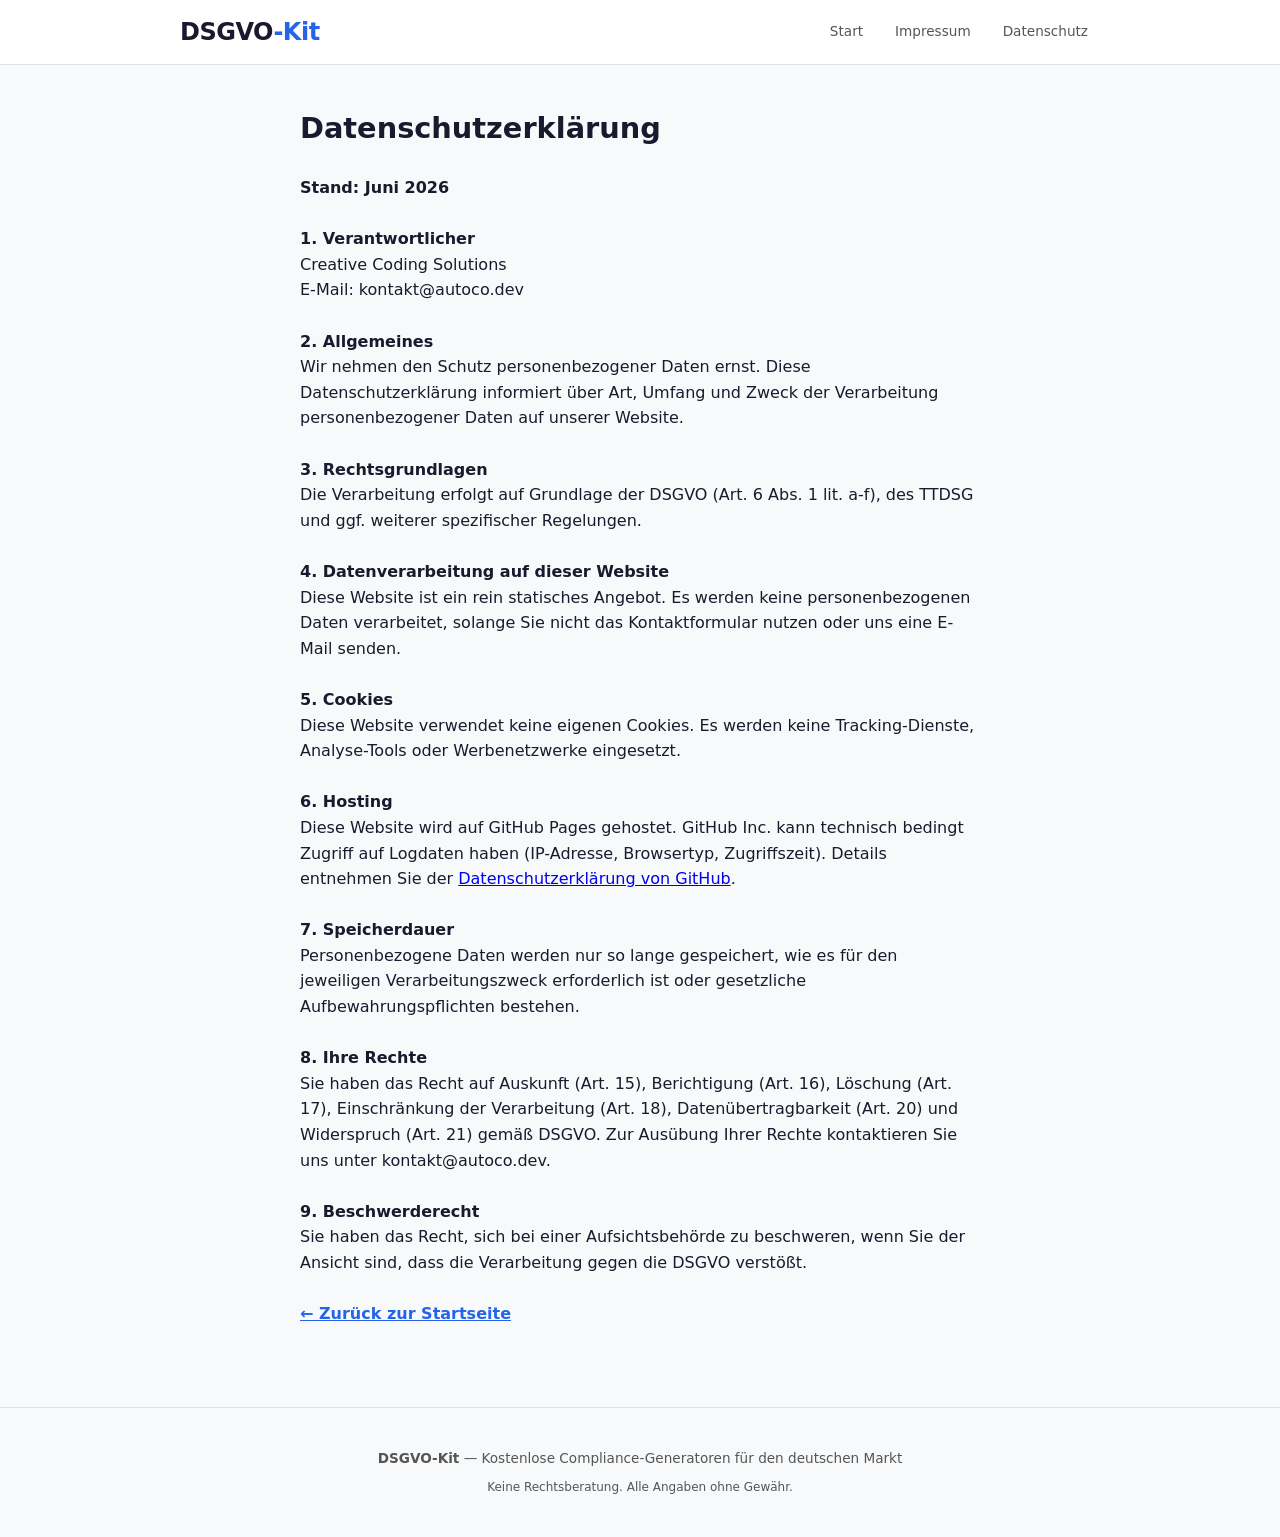
==== datenschutz.html @ 7eb1d666 "Add legal pages, SEO, cross-links to DSGVO-Kit - impressum.html (SS5 TMG) - datenschutz.html (DSGVO " ====
<!DOCTYPE html>
<html lang="de">
<head>
<meta charset="UTF-8">
<meta name="viewport" content="width=device-width, initial-scale=1.0">
<title>Datenschutzerklärung — DSGVO-Kit</title>
<meta name="description" content="Datenschutzerklärung des DSGVO-Kit nach DSGVO Art. 13, 14 und TTDSG">
<link rel="canonical" href="https://creativecodingsolutions.github.io/dsgvo-kit/datenschutz.html">
<link rel="stylesheet" href="style.css">
</head>
<body>
<header>
<div class="container header-inner">
<div class="logo">DSGVO<span>-Kit</span></div>
<nav>
<a href="index.html">Start</a>
<a href="impressum.html">Impressum</a>
<a href="datenschutz.html">Datenschutz</a>
</nav>
</div>
</header>
<main class="container" style="padding: 40px 20px; max-width: 720px;">
<h1 style="font-size:1.8rem;font-weight:700;margin-bottom:24px;">Datenschutzerklärung</h1>
<p><strong>Stand: Juni 2026</strong></p>
<br>
<p><strong>1. Verantwortlicher</strong><br>
Creative Coding Solutions<br>
E-Mail: kontakt@autoco.dev</p>
<br>
<p><strong>2. Allgemeines</strong><br>
Wir nehmen den Schutz personenbezogener Daten ernst. Diese Datenschutzerklärung informiert über Art, Umfang und Zweck der Verarbeitung personenbezogener Daten auf unserer Website.</p>
<br>
<p><strong>3. Rechtsgrundlagen</strong><br>
Die Verarbeitung erfolgt auf Grundlage der DSGVO (Art. 6 Abs. 1 lit. a-f), des TTDSG und ggf. weiterer spezifischer Regelungen.</p>
<br>
<p><strong>4. Datenverarbeitung auf dieser Website</strong><br>
Diese Website ist ein rein statisches Angebot. Es werden keine personenbezogenen Daten verarbeitet, solange Sie nicht das Kontaktformular nutzen oder uns eine E-Mail senden.</p>
<br>
<p><strong>5. Cookies</strong><br>
Diese Website verwendet keine eigenen Cookies. Es werden keine Tracking-Dienste, Analyse-Tools oder Werbenetzwerke eingesetzt.</p>
<br>
<p><strong>6. Hosting</strong><br>
Diese Website wird auf GitHub Pages gehostet. GitHub Inc. kann technisch bedingt Zugriff auf Logdaten haben (IP-Adresse, Browsertyp, Zugriffszeit). Details entnehmen Sie der <a href="https://docs.github.com/de/site-policy/privacy-policies/github-privacy-statement" target="_blank" rel="noopener">Datenschutzerklärung von GitHub</a>.</p>
<br>
<p><strong>7. Speicherdauer</strong><br>
Personenbezogene Daten werden nur so lange gespeichert, wie es für den jeweiligen Verarbeitungszweck erforderlich ist oder gesetzliche Aufbewahrungspflichten bestehen.</p>
<br>
<p><strong>8. Ihre Rechte</strong><br>
Sie haben das Recht auf Auskunft (Art. 15), Berichtigung (Art. 16), Löschung (Art. 17), Einschränkung der Verarbeitung (Art. 18), Datenübertragbarkeit (Art. 20) und Widerspruch (Art. 21) gemäß DSGVO. Zur Ausübung Ihrer Rechte kontaktieren Sie uns unter kontakt@autoco.dev.</p>
<br>
<p><strong>9. Beschwerderecht</strong><br>
Sie haben das Recht, sich bei einer Aufsichtsbehörde zu beschweren, wenn Sie der Ansicht sind, dass die Verarbeitung gegen die DSGVO verstößt.</p>
<br>
<p><a href="index.html" style="color:var(--accent);font-weight:600;">&larr; Zurück zur Startseite</a></p>
</main>
<footer>
<div class="container footer-inner">
<p><strong>DSGVO-Kit</strong> — Kostenlose Compliance-Generatoren für den deutschen Markt</p>
<p class="footer-meta">Keine Rechtsberatung. Alle Angaben ohne Gewähr.</p>
</footer>
</body>
</html>
---- style.css ----
*{margin:0;padding:0;box-sizing:border-box}
:root{--bg:#f8f9fa;--surface:#fff;--text:#1a1a2e;--text2:#555;--border:#e0e0e0;--accent:#2563eb;--accent2:#1d4ed8;--btn-text:#fff;--badge-bg:#e8f4fd;--badge-text:#2563eb;--shadow:0 2px 12px rgba(0,0,0,.08);--radius:12px}
@media(prefers-color-scheme:dark){:root{--bg:#0f172a;--surface:#1e293b;--text:#f1f5f9;--text2:#94a3b8;--border:#334155;--accent:#3b82f6;--accent2:#60a5fa;--badge-bg:#1e3a5f;--badge-text:#60a5fa;--shadow:0 2px 12px rgba(0,0,0,.3)}}
html{scroll-behavior:smooth;scroll-padding-top:80px}
body{font-family:-apple-system,BlinkMacSystemFont,'Segoe UI',system-ui,sans-serif;background:var(--bg);color:var(--text);line-height:1.6}
.container{max-width:960px;margin:0 auto;padding:0 20px}

header{background:var(--surface);border-bottom:1px solid var(--border);position:sticky;top:0;z-index:100;backdrop-filter:blur(8px)}
.header-inner{display:flex;align-items:center;justify-content:space-between;height:64px}
.logo{font-size:1.5rem;font-weight:800;letter-spacing:-.5px}
.logo span{color:var(--accent)}
nav{display:flex;gap:8px;flex-wrap:wrap}
nav a{color:var(--text2);text-decoration:none;font-size:.85rem;padding:6px 12px;border-radius:8px;transition:all .2s;font-weight:500}
nav a:hover{color:var(--accent);background:var(--badge-bg)}

.hero{padding:80px 0 60px;text-align:center}
.hero h1{font-size:2.8rem;font-weight:800;letter-spacing:-1px;margin-bottom:16px;line-height:1.2}
.hero .accent{color:var(--accent)}
.hero p{font-size:1.1rem;color:var(--text2);max-width:600px;margin:0 auto 40px}
.hero-grid{display:grid;grid-template-columns:repeat(auto-fit,minmax(160px,1fr));gap:16px;max-width:700px;margin:0 auto}
.hero-card{background:var(--surface);border:1px solid var(--border);border-radius:var(--radius);padding:24px 16px;text-decoration:none;color:var(--text);transition:all .25s}
.hero-card:hover{transform:translateY(-3px);box-shadow:var(--shadow);border-color:var(--accent)}
.hero-card-icon{font-size:2rem;margin-bottom:8px}
.hero-card h3{font-size:1rem;font-weight:700;margin-bottom:4px}
.hero-card p{font-size:.8rem;color:var(--text2);margin:0}

.generator{border:1px solid var(--border);border-radius:var(--radius);background:var(--surface);padding:32px;margin-bottom:32px;scroll-margin-top:80px}
.generator h2{font-size:1.4rem;font-weight:700;margin-bottom:4px;display:flex;align-items:center;gap:10px;flex-wrap:wrap}
.badge{font-size:.7rem;font-weight:600;background:var(--badge-bg);color:var(--badge-text);padding:2px 10px;border-radius:20px;text-transform:uppercase;letter-spacing:.5px}
.gen-desc{color:var(--text2);font-size:.9rem;margin-bottom:24px}
.gen-layout{display:grid;grid-template-columns:1fr 1fr;gap:24px}
@media(max-width:700px){.gen-layout{grid-template-columns:1fr}}

.form-group{margin-bottom:16px}
.form-group label{display:block;font-size:.85rem;font-weight:600;margin-bottom:4px;color:var(--text)}
.form-group input,.form-group select,.form-group textarea{width:100%;padding:10px 14px;border:1px solid var(--border);border-radius:8px;font-size:.9rem;background:var(--bg);color:var(--text);transition:border-color .2s;font-family:inherit}
.form-group input:focus,.form-group select:focus,.form-group textarea:focus{outline:none;border-color:var(--accent)}
.form-row{display:grid;grid-template-columns:1fr 1fr;gap:12px}
.checkbox-group{display:flex;flex-direction:column;gap:6px;margin-bottom:16px}
.checkbox-group label{display:flex;align-items:center;gap:8px;font-weight:400;font-size:.9rem;cursor:pointer}

.btn{display:inline-flex;align-items:center;justify-content:center;padding:12px 28px;background:var(--accent);color:var(--btn-text);border:none;border-radius:8px;font-size:.95rem;font-weight:600;cursor:pointer;transition:all .2s;font-family:inherit}
.btn:hover{background:var(--accent2);transform:translateY(-1px)}
.btn-small{padding:8px 16px;font-size:.8rem;margin-top:8px}
.gen-output textarea{width:100%;height:320px;padding:14px;border:1px solid var(--border);border-radius:8px;font-size:.85rem;line-height:1.7;resize:vertical;background:var(--bg);color:var(--text)}
.gen-output textarea:read-only{cursor:default}

footer{text-align:center;padding:40px 20px;border-top:1px solid var(--border);margin-top:40px}
footer p{font-size:.85rem;color:var(--text2)}
.footer-meta{margin-top:8px;font-size:.75rem;max-width:600px;margin-left:auto;margin-right:auto}
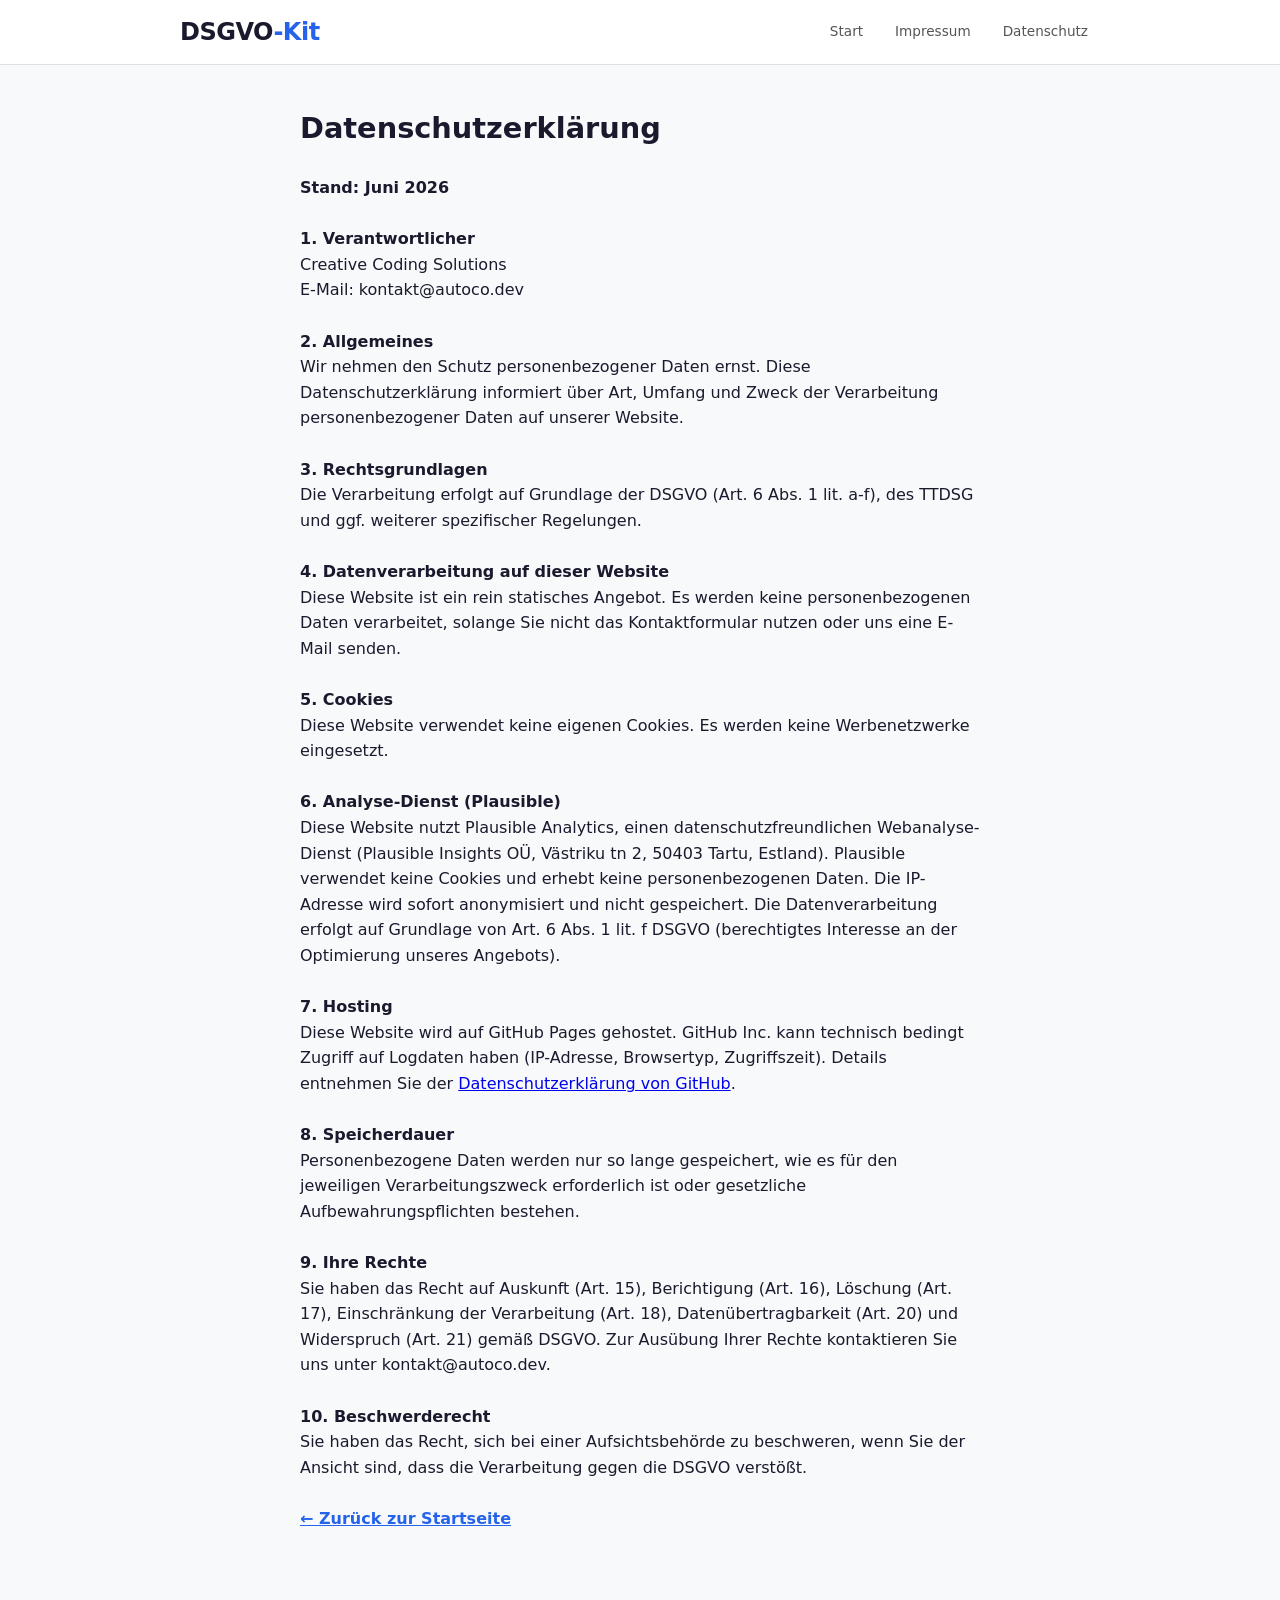
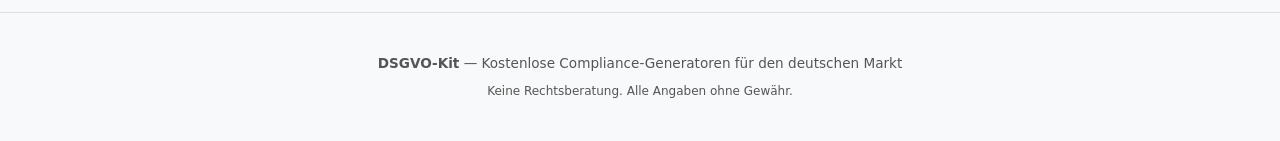
==== commit dd49cb73: "Add Plausible analytics + update Datenschutz to include analytics disclosure" ====
--- a/datenschutz.html
+++ b/datenschutz.html
@@ -7,6 +7,7 @@
 <meta name="description" content="Datenschutzerklärung des DSGVO-Kit nach DSGVO Art. 13, 14 und TTDSG">
 <link rel="canonical" href="https://creativecodingsolutions.github.io/dsgvo-kit/datenschutz.html">
 <link rel="stylesheet" href="style.css">
+<script defer data-domain="dsgvo-kit.creativecodingsolutions.github.io" src="https://plausible.io/js/script.js"></script>
 </head>
 <body>
 <header>
@@ -37,18 +38,21 @@
 Diese Website ist ein rein statisches Angebot. Es werden keine personenbezogenen Daten verarbeitet, solange Sie nicht das Kontaktformular nutzen oder uns eine E-Mail senden.</p>
 <br>
 <p><strong>5. Cookies</strong><br>
-Diese Website verwendet keine eigenen Cookies. Es werden keine Tracking-Dienste, Analyse-Tools oder Werbenetzwerke eingesetzt.</p>
+Diese Website verwendet keine eigenen Cookies. Es werden keine Werbenetzwerke eingesetzt.</p>
 <br>
-<p><strong>6. Hosting</strong><br>
+<p><strong>6. Analyse-Dienst (Plausible)</strong><br>
+Diese Website nutzt Plausible Analytics, einen datenschutzfreundlichen Webanalyse-Dienst (Plausible Insights OÜ, Västriku tn 2, 50403 Tartu, Estland). Plausible verwendet keine Cookies und erhebt keine personenbezogenen Daten. Die IP-Adresse wird sofort anonymisiert und nicht gespeichert. Die Datenverarbeitung erfolgt auf Grundlage von Art. 6 Abs. 1 lit. f DSGVO (berechtigtes Interesse an der Optimierung unseres Angebots).<br>
+<br>
+<strong>7. Hosting</strong><br>
 Diese Website wird auf GitHub Pages gehostet. GitHub Inc. kann technisch bedingt Zugriff auf Logdaten haben (IP-Adresse, Browsertyp, Zugriffszeit). Details entnehmen Sie der <a href="https://docs.github.com/de/site-policy/privacy-policies/github-privacy-statement" target="_blank" rel="noopener">Datenschutzerklärung von GitHub</a>.</p>
 <br>
-<p><strong>7. Speicherdauer</strong><br>
+<p><strong>8. Speicherdauer</strong><br>
 Personenbezogene Daten werden nur so lange gespeichert, wie es für den jeweiligen Verarbeitungszweck erforderlich ist oder gesetzliche Aufbewahrungspflichten bestehen.</p>
 <br>
-<p><strong>8. Ihre Rechte</strong><br>
+<p><strong>9. Ihre Rechte</strong><br>
 Sie haben das Recht auf Auskunft (Art. 15), Berichtigung (Art. 16), Löschung (Art. 17), Einschränkung der Verarbeitung (Art. 18), Datenübertragbarkeit (Art. 20) und Widerspruch (Art. 21) gemäß DSGVO. Zur Ausübung Ihrer Rechte kontaktieren Sie uns unter kontakt@autoco.dev.</p>
 <br>
-<p><strong>9. Beschwerderecht</strong><br>
+<p><strong>10. Beschwerderecht</strong><br>
 Sie haben das Recht, sich bei einer Aufsichtsbehörde zu beschweren, wenn Sie der Ansicht sind, dass die Verarbeitung gegen die DSGVO verstößt.</p>
 <br>
 <p><a href="index.html" style="color:var(--accent);font-weight:600;">&larr; Zurück zur Startseite</a></p>
